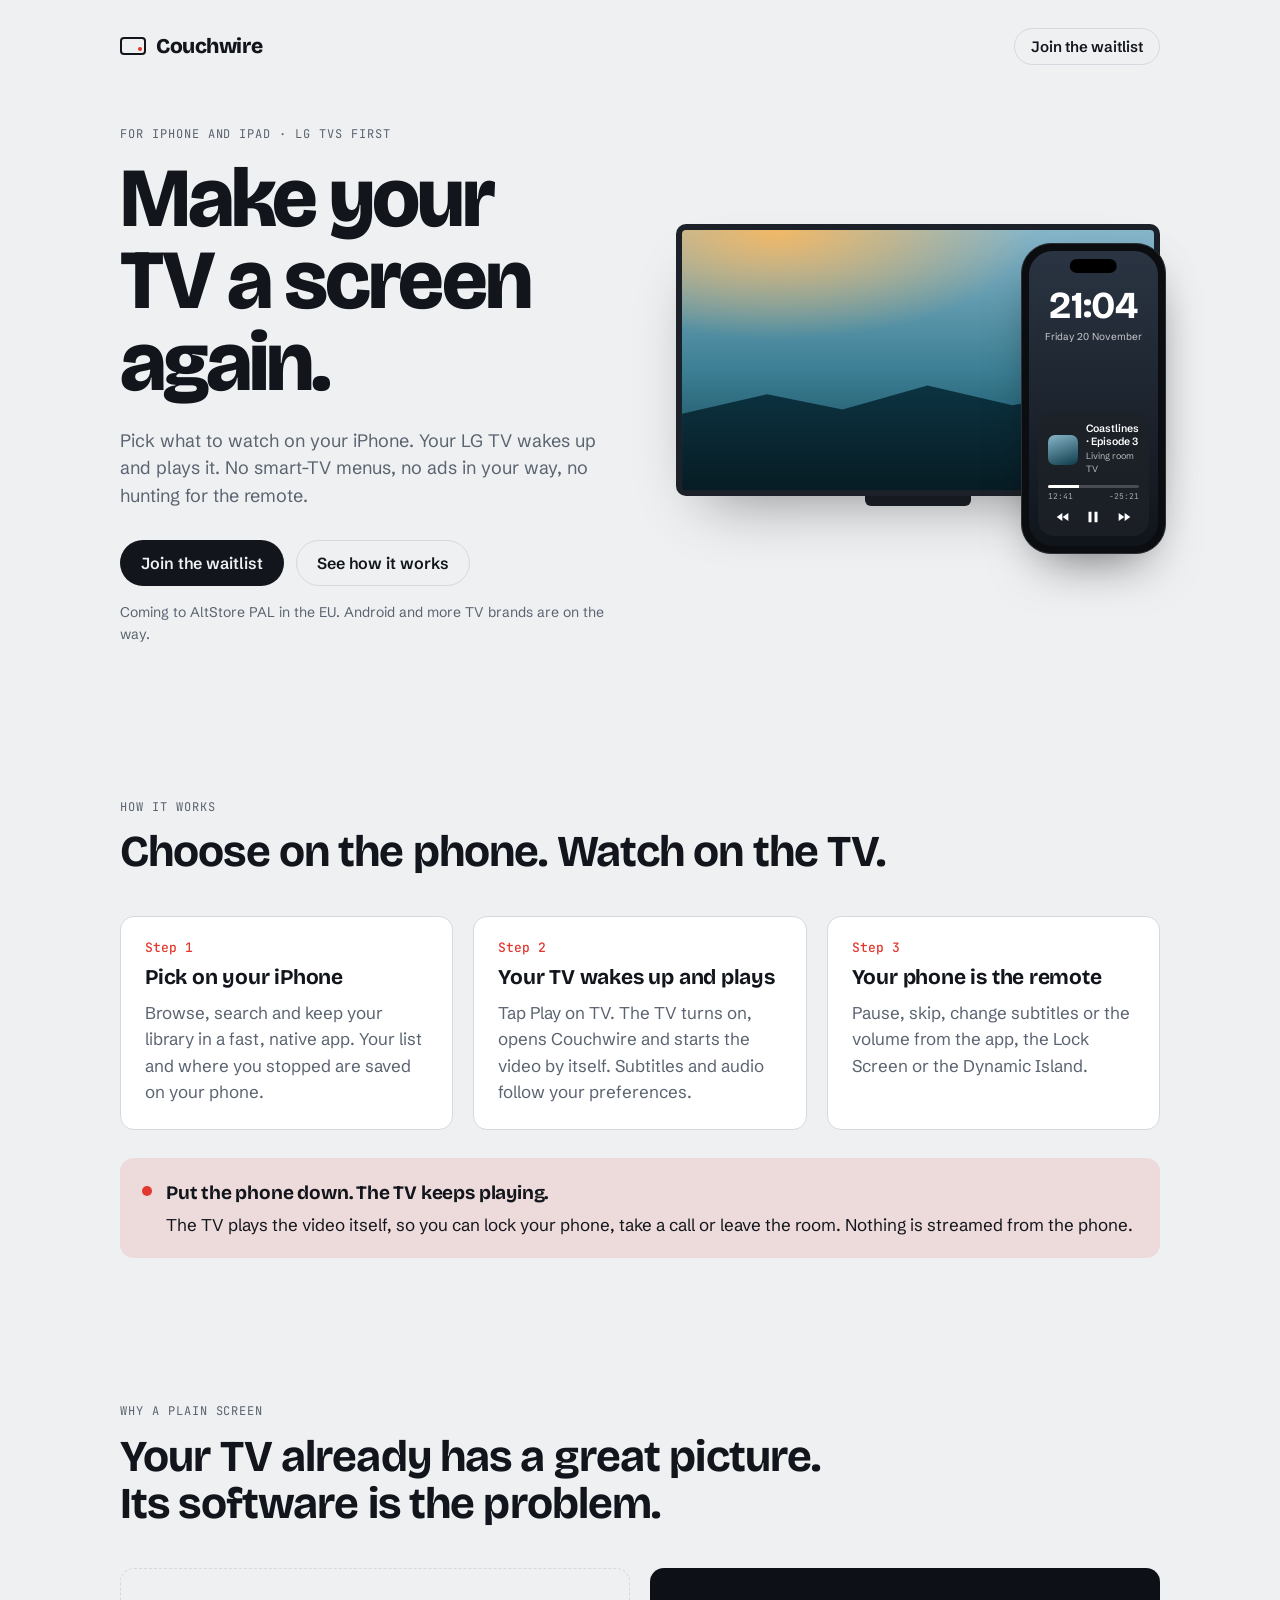
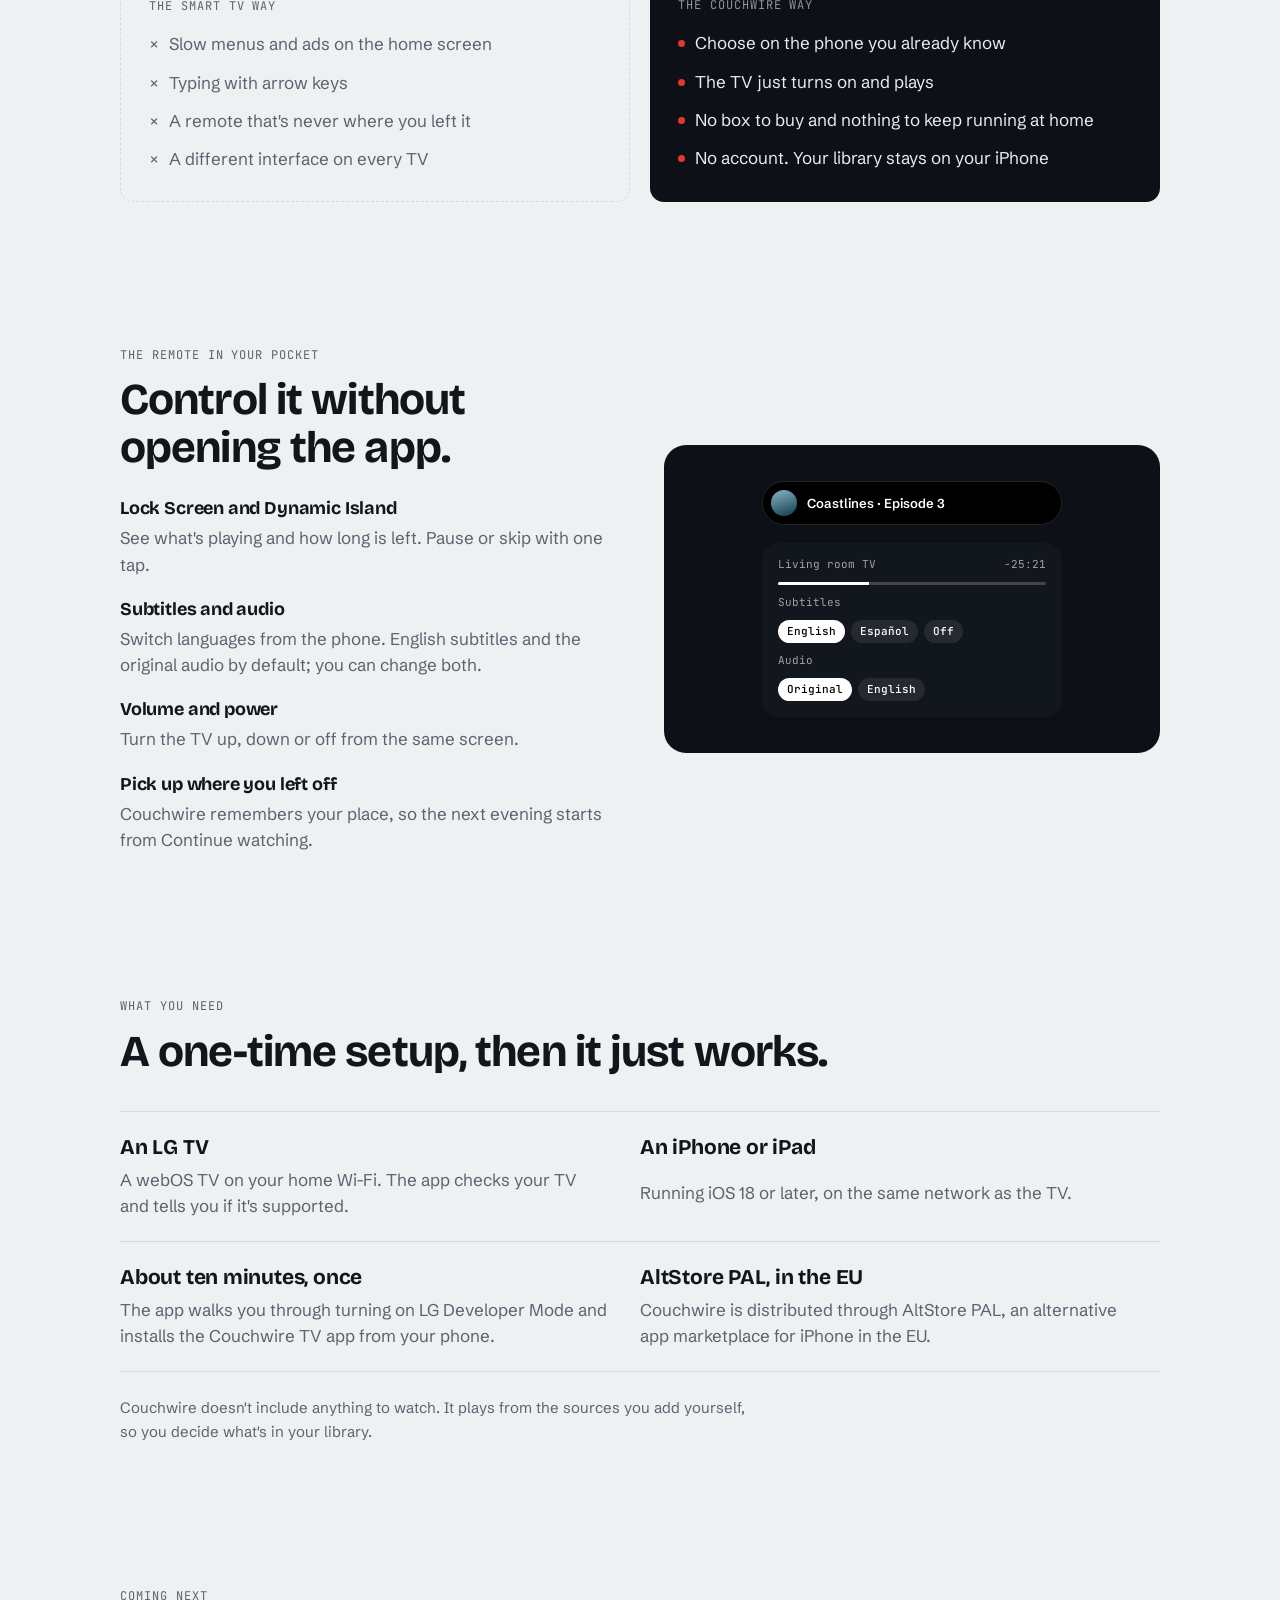
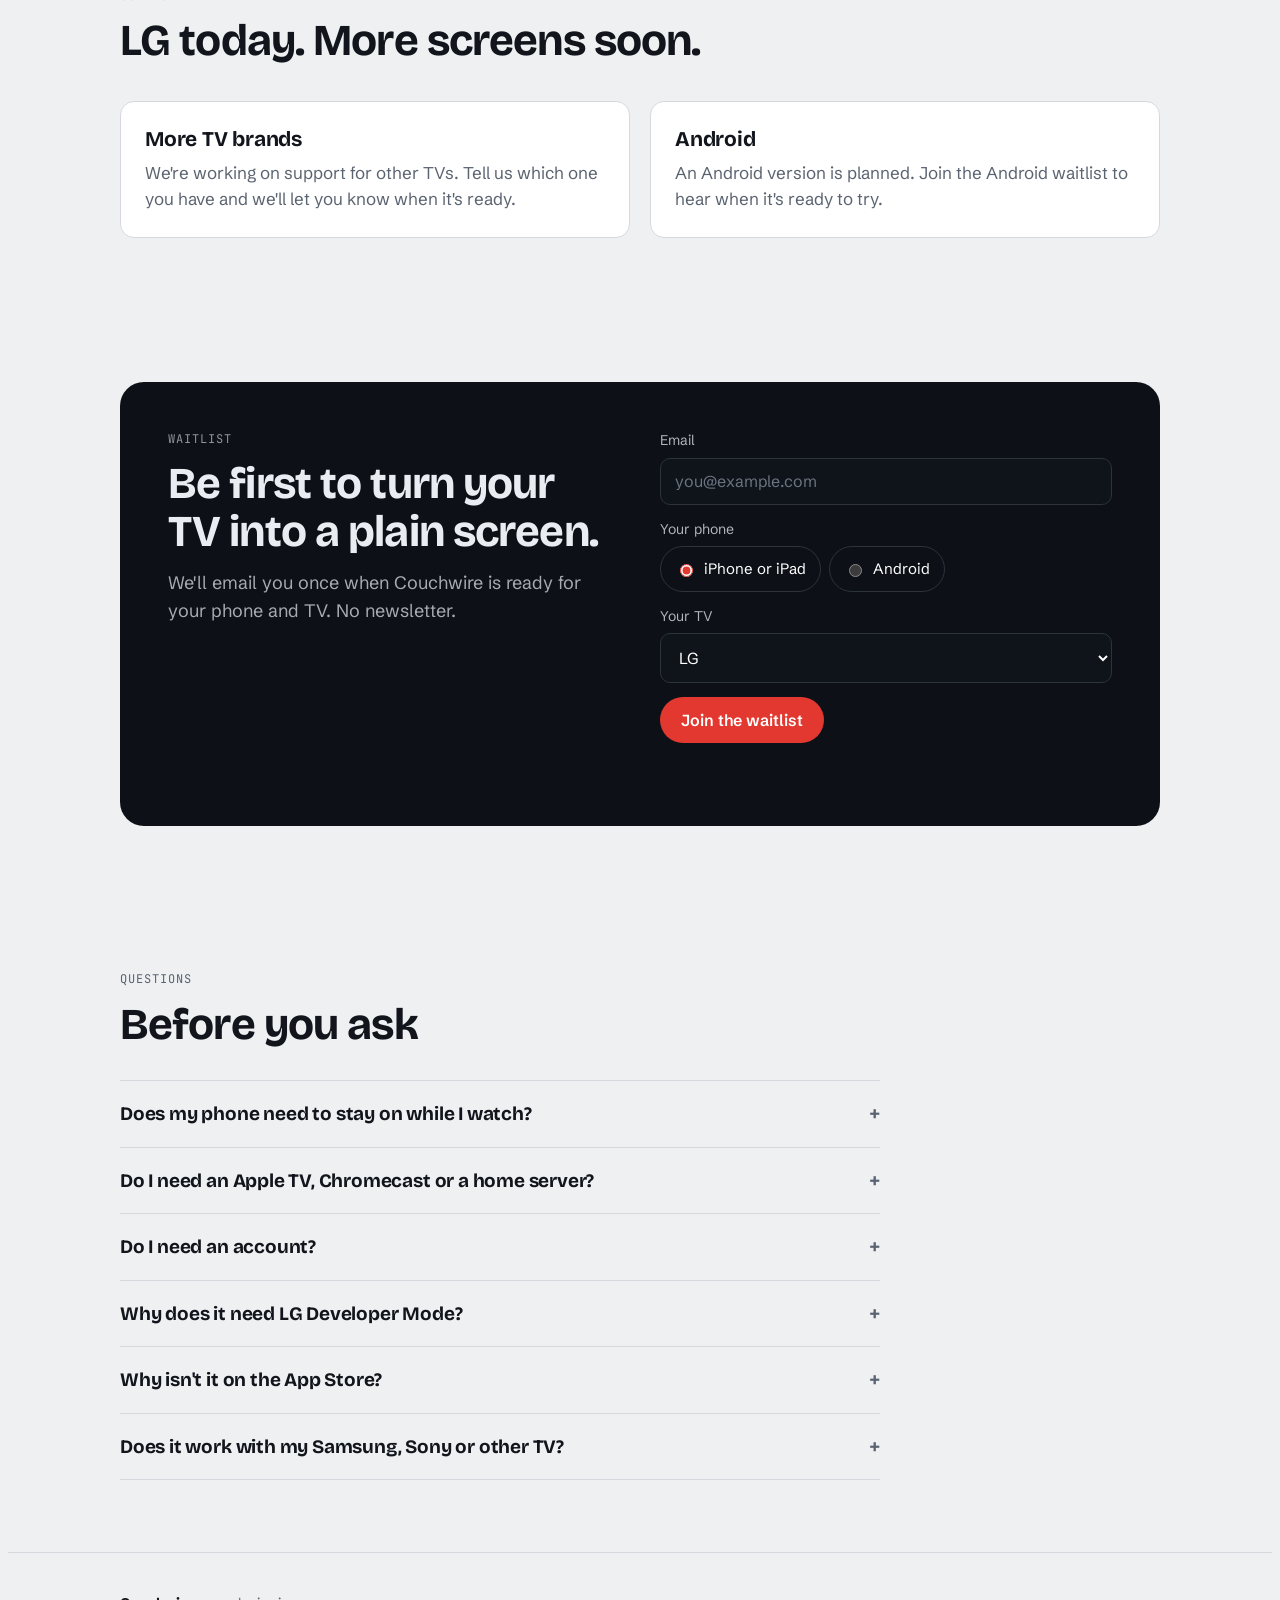
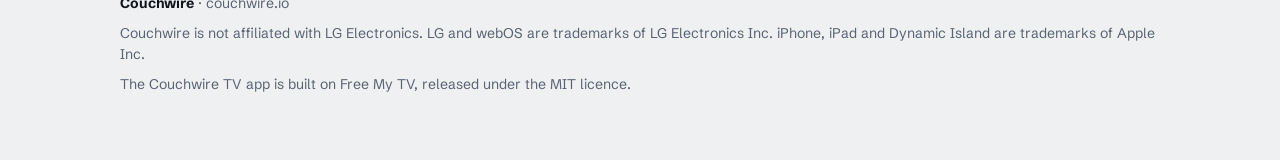
==== site/index.html @ 4d7ddeec "Add couchwire.io landing page Static page in site/: headline story 'Make your TV a screen again', ho" ====
<!doctype html>
<html lang="en">
<head>
<meta charset="utf-8">
<meta name="viewport" content="width=device-width, initial-scale=1, viewport-fit=cover">
<title>Couchwire</title>
<meta name="claude:viewport-fit-sides" content="cover">
<meta name="description" content="Pick what to watch on your iPhone. Your LG TV wakes up and plays it. No smart-TV menus, no box, no server, no account.">
<link rel="preconnect" href="https://fonts.googleapis.com">
<link rel="preconnect" href="https://fonts.gstatic.com" crossorigin>
<link rel="stylesheet" href="https://fonts.googleapis.com/css2?family=Bricolage+Grotesque:opsz,wght@12..96,500;12..96,700;12..96,800&family=Schibsted+Grotesk:wght@400;500;600&family=JetBrains+Mono:wght@400;500&display=swap">
<style>
/* Layout: a single calm column; the hero pairs a switched-off TV panel with the phone that runs it. */
:root {
  --bg: #eef0f2;          /* cool grey, like a matte wall */
  --surface: #ffffff;
  --ink: #12161c;
  --muted: #5a6370;
  --line: #d5d9df;
  --panel: #0d1117;       /* a TV screen that is off */
  --panel-ink: #e9edf2;
  --led: #e2382f;         /* the standby light */
  --led-soft: rgba(226, 56, 47, .12);
  --display: "Bricolage Grotesque", "Avenir Next", "Segoe UI", system-ui, sans-serif;
  --body: "Schibsted Grotesk", "Helvetica Neue", Arial, system-ui, sans-serif;
  --mono: "JetBrains Mono", ui-monospace, "SF Mono", Menlo, monospace;
  --radius: 14px;
}
@media (prefers-color-scheme: dark) {
  :root:not([data-theme="light"]) {
    --bg: #0b0e12; --surface: #141920; --ink: #eaeef3; --muted: #97a1ad; --line: #252c36;
    --panel: #030507; --panel-ink: #e9edf2; --led: #ff5248; --led-soft: rgba(255, 82, 72, .14);
    color-scheme: dark;
  }
}
:root[data-theme="dark"] {
  --bg: #0b0e12; --surface: #141920; --ink: #eaeef3; --muted: #97a1ad; --line: #252c36;
  --panel: #030507; --panel-ink: #e9edf2; --led: #ff5248; --led-soft: rgba(255, 82, 72, .14);
  color-scheme: dark;
}

* { box-sizing: border-box; }
body {
  background: var(--bg); color: var(--ink);
  font-family: var(--body); font-size: 17px; line-height: 1.55;
  -webkit-font-smoothing: antialiased;
}
a { color: inherit; }
:focus-visible { outline: 2px solid var(--led); outline-offset: 3px; border-radius: 6px; }

.wrap {
  max-width: 1080px; margin: 0 auto;
  padding-left: max(20px, env(safe-area-inset-left, 0px));
  padding-right: max(20px, env(safe-area-inset-right, 0px));
}
section { padding-block: 72px; }
h1, h2, h3 { font-family: var(--display); text-wrap: balance; margin: 0; letter-spacing: -0.02em; }
h2 { font-size: clamp(30px, 4.4vw, 44px); line-height: 1.08; font-weight: 700; }
h3 { font-size: 21px; line-height: 1.25; font-weight: 700; letter-spacing: -0.01em; }
p { margin: 0; }
.lede { color: var(--muted); max-width: 60ch; font-size: 18px; }
.label {
  font-family: var(--mono); font-size: 12px; letter-spacing: .08em; text-transform: uppercase; color: var(--muted);
}

/* nav */
nav .wrap { display: flex; align-items: center; justify-content: space-between; gap: 16px; padding-block: 20px; }
.brand { display: flex; align-items: center; gap: 10px; font-family: var(--display); font-weight: 800; font-size: 21px; text-decoration: none; letter-spacing: -0.02em; }
.brand-mark { width: 26px; height: 18px; border: 2.5px solid var(--ink); border-radius: 4px; position: relative; }
.brand-mark::after { content: ""; position: absolute; right: 2px; bottom: 2px; width: 4px; height: 4px; border-radius: 50%; background: var(--led); }

.btn {
  display: inline-flex; align-items: center; justify-content: center; gap: 8px;
  font: 600 16px/1 var(--body); padding: 14px 20px; border-radius: 999px;
  text-decoration: none; border: 1.5px solid transparent; cursor: pointer;
}
.btn-primary { background: var(--ink); color: var(--bg); }
.btn-primary:hover { background: var(--led); color: #fff; }
.btn-ghost { border-color: var(--line); }
.btn-ghost:hover { border-color: var(--ink); }
.btn-small { padding: 10px 16px; font-size: 15px; }

/* hero */
.hero { padding-block: 40px 80px; }
.hero-grid { display: grid; grid-template-columns: 1.05fr 1fr; gap: 48px; align-items: center; }
.hero-grid > * { min-width: 0; }
.hero h1 { font-size: clamp(44px, 7.4vw, 84px); line-height: .98; font-weight: 800; letter-spacing: -0.035em; }
.hero h1 .off { color: var(--muted); }
.hero .lede { margin-top: 22px; }
.cta-row { display: flex; flex-wrap: wrap; gap: 12px; margin-top: 30px; }
.fine { margin-top: 16px; font-size: 14px; color: var(--muted); }

/* the scene: TV + phone */
.scene { position: relative; padding-bottom: 40px; }
.tv {
  background: var(--panel); border-radius: 10px; aspect-ratio: 16 / 9; max-width: 100%;
  border: 6px solid #1c2129; position: relative; overflow: hidden;
  box-shadow: 0 30px 60px -30px rgba(0,0,0,.45);
}
.tv-picture {
  position: absolute; inset: 0;
  background:
    radial-gradient(120% 90% at 70% 110%, #1f6f8b 0%, transparent 55%),
    radial-gradient(90% 70% at 20% 0%, #f2b866 0%, transparent 60%),
    linear-gradient(180deg, #87b6c9 0%, #3b7e93 55%, #0f3b4a 100%);
  opacity: 0; animation: wake 1.4s 0.6s ease-out forwards;
}
.tv-picture::after { /* a horizon line: a calm landscape shot */
  content: ""; position: absolute; left: 0; right: 0; top: 58%; height: 42%;
  background: linear-gradient(180deg, #0c3442, #071c24);
  clip-path: polygon(0 30%, 18% 12%, 34% 26%, 52% 4%, 70% 22%, 86% 10%, 100% 24%, 100% 100%, 0 100%);
}
.tv-osd {
  position: absolute; left: 4%; bottom: 7%; right: 4%; display: flex; align-items: center; gap: 10px;
  font: 500 11px/1 var(--mono); color: rgba(255,255,255,.85); opacity: 0; animation: fade .6s 2.2s forwards, fade-out .8s 5s forwards;
}
.tv-osd .bar { flex: 1; height: 3px; background: rgba(255,255,255,.25); border-radius: 2px; overflow: hidden; }
.tv-osd .bar i { display: block; width: 34%; height: 100%; background: #fff; }
.tv-stand { width: 22%; height: 10px; margin: 0 auto; background: #1c2129; border-radius: 0 0 6px 6px; }
.tv-led { position: absolute; right: 10px; bottom: -4px; width: 5px; height: 5px; border-radius: 50%; background: var(--led); box-shadow: 0 0 8px var(--led); animation: led-off .3s .6s forwards; }

.phone {
  position: absolute; right: -6px; bottom: -8px; width: 30%; max-width: 170px; aspect-ratio: 9 / 19.3;
  background: #0b0d10; border-radius: 30px; padding: 7px; border: 1px solid #2a2f37;
  box-shadow: 0 24px 50px -20px rgba(0,0,0,.55);
}
.phone-screen {
  height: 100%; border-radius: 24px; overflow: hidden; position: relative;
  background: linear-gradient(180deg, #2a3442 0%, #10151c 100%); color: #fff;
  display: flex; flex-direction: column; padding: 30px 9px 10px;
}
.island { position: absolute; top: 8px; left: 50%; transform: translateX(-50%); width: 36%; height: 14px; background: #000; border-radius: 10px; }
.lock-time { text-align: center; font: 700 38px/1 var(--display); letter-spacing: -0.02em; margin-top: 6px; }
.lock-date { text-align: center; font-size: 10px; opacity: .75; margin-top: 4px; }
.activity {
  margin-top: auto; background: rgba(30, 34, 40, .78); border-radius: 16px; padding: 10px;
  backdrop-filter: blur(10px); -webkit-backdrop-filter: blur(10px);
}
.activity-top { display: flex; gap: 8px; align-items: center; }
.thumb { width: 30px; height: 30px; border-radius: 7px; background: linear-gradient(160deg, #87b6c9, #0f3b4a); flex: none; }
.activity-title { font-size: 10.5px; font-weight: 600; line-height: 1.2; }
.activity-sub { font-size: 9px; opacity: .7; }
.activity-bar { height: 3px; background: rgba(255,255,255,.2); border-radius: 2px; margin: 9px 0 4px; overflow: hidden; }
.activity-bar i { display: block; width: 34%; height: 100%; background: #fff; }
.activity-times { display: flex; justify-content: space-between; font: 400 8px/1 var(--mono); opacity: .6; }
.activity-ctrls { display: flex; justify-content: space-around; align-items: center; margin-top: 8px; }
.ctrl { width: 0; height: 0; }
.ico { display: block; fill: #fff; }

/* steps */
.steps { display: grid; grid-template-columns: repeat(3, 1fr); gap: 20px; margin-top: 40px; counter-reset: step; }
.step { background: var(--surface); border: 1px solid var(--line); border-radius: var(--radius); padding: 24px; display: flex; flex-direction: column; gap: 10px; min-width: 0; }
.step-num { font: 500 13px/1 var(--mono); color: var(--led); }
.step p { color: var(--muted); }
.callout {
  margin-top: 28px; display: flex; gap: 14px; align-items: flex-start; padding: 20px 22px;
  border-radius: var(--radius); background: var(--led-soft);
}
.callout strong { font-family: var(--display); font-size: 19px; display: block; margin-bottom: 4px; letter-spacing: -0.01em; }
.callout .dot { width: 10px; height: 10px; border-radius: 50%; background: var(--led); margin-top: 8px; flex: none; }

/* comparison */
.versus { display: grid; grid-template-columns: 1fr 1fr; gap: 20px; margin-top: 40px; }
.versus > div { border-radius: var(--radius); padding: 28px; min-width: 0; }
.v-old { border: 1px dashed var(--line); color: var(--muted); }
.v-new { background: var(--panel); color: var(--panel-ink); }
.versus ul { list-style: none; margin: 16px 0 0; padding: 0; display: grid; gap: 12px; }
.versus li { display: flex; gap: 10px; align-items: baseline; }
.v-old li::before { content: "×"; font-family: var(--mono); }
.v-new li::before { content: ""; width: 7px; height: 7px; border-radius: 50%; background: var(--led); flex: none; transform: translateY(-2px); }
.v-new .label { color: rgba(233,237,242,.6); }

/* remote */
.remote-grid { display: grid; grid-template-columns: 1fr 1fr; gap: 48px; align-items: center; }
.remote-grid > * { min-width: 0; }
.feature-list { list-style: none; padding: 0; margin: 24px 0 0; display: grid; gap: 18px; }
.feature-list li { display: grid; gap: 2px; }
.feature-list b { font-family: var(--display); font-size: 18px; letter-spacing: -0.01em; }
.feature-list span { color: var(--muted); }
.island-demo {
  background: var(--panel); border-radius: 22px; padding: 36px 24px; display: grid; gap: 18px; justify-items: center;
}
.island-pill {
  background: #000; color: #fff; border-radius: 999px; padding: 8px 10px 8px 8px; display: flex; align-items: center; gap: 10px;
  width: min(100%, 300px); border: 1px solid #222;
}
.island-pill .thumb { width: 26px; height: 26px; border-radius: 50%; }
.island-pill .t { flex: 1; min-width: 0; font-size: 13px; font-weight: 600; white-space: nowrap; overflow: hidden; text-overflow: ellipsis; }
.eq { display: flex; gap: 2px; align-items: flex-end; height: 14px; }
.eq i { width: 3px; background: var(--led); border-radius: 2px; animation: eq 1s ease-in-out infinite alternate; }
.eq i:nth-child(2) { animation-delay: .2s; } .eq i:nth-child(3) { animation-delay: .4s; } .eq i:nth-child(4) { animation-delay: .1s; }
.remote-pad {
  width: min(100%, 300px); background: #12171e; border-radius: 18px; padding: 16px; color: #fff; display: grid; gap: 12px;
}
.remote-row { display: flex; justify-content: space-between; align-items: center; font: 400 11px/1 var(--mono); color: rgba(255,255,255,.6); }
.chips { display: flex; gap: 6px; flex-wrap: wrap; }
.chip { font: 500 11px/1 var(--mono); padding: 6px 9px; border-radius: 999px; background: rgba(255,255,255,.08); color: #fff; }
.chip.on { background: #fff; color: #000; }

/* need */
.need { display: grid; grid-template-columns: repeat(2, 1fr); gap: 0; margin-top: 36px; border-top: 1px solid var(--line); }
.need > div { padding: 22px 24px 22px 0; border-bottom: 1px solid var(--line); display: grid; gap: 6px; min-width: 0; }
.need > div:nth-child(odd) { padding-right: 32px; }
.need p { color: var(--muted); }
.note { margin-top: 24px; color: var(--muted); font-size: 15px; max-width: 70ch; }

/* next */
.next { display: grid; grid-template-columns: 1fr 1fr; gap: 20px; margin-top: 36px; }
.next > div { background: var(--surface); border: 1px solid var(--line); border-radius: var(--radius); padding: 24px; display: grid; gap: 8px; min-width: 0; }
.next p { color: var(--muted); }

/* waitlist */
.waitlist { background: var(--panel); color: var(--panel-ink); border-radius: 24px; padding: 48px; display: grid; grid-template-columns: 1fr 1fr; gap: 40px; }
.waitlist > * { min-width: 0; }
.waitlist .lede { color: rgba(233,237,242,.7); margin-top: 14px; }
form { display: grid; gap: 14px; }
.field { display: grid; gap: 6px; }
.field label { font-size: 14px; color: rgba(233,237,242,.75); }
input, select {
  font: 400 16px/1.2 var(--body); padding: 13px 14px; border-radius: 10px; border: 1px solid #2c333d;
  background: #0f141a; color: #fff; width: 100%; color-scheme: dark;
}
input::placeholder { color: #6b7480; }
.radio-row { display: flex; gap: 8px; flex-wrap: wrap; }
.radio-row label { display: inline-flex; align-items: center; gap: 8px; padding: 10px 14px; border: 1px solid #2c333d; border-radius: 999px; cursor: pointer; font-size: 15px; color: #fff; }
.radio-row input { width: auto; accent-color: var(--led); }
.waitlist .btn-primary { background: var(--led); color: #fff; justify-self: start; }
.waitlist .btn-primary:hover { background: #fff; color: #000; }
.form-msg { font-size: 15px; color: rgba(233,237,242,.85); min-height: 1.4em; }

/* faq */
.faq { margin-top: 32px; display: grid; gap: 0; border-top: 1px solid var(--line); max-width: 760px; }
details { border-bottom: 1px solid var(--line); padding: 18px 0; }
summary { cursor: pointer; font-family: var(--display); font-weight: 700; font-size: 19px; letter-spacing: -0.01em; list-style: none; display: flex; justify-content: space-between; gap: 16px; }
summary::-webkit-details-marker { display: none; }
summary::after { content: "+"; font-family: var(--mono); color: var(--muted); }
details[open] summary::after { content: "–"; }
details p { color: var(--muted); margin-top: 10px; max-width: 65ch; }

footer { padding-block: 40px 56px; border-top: 1px solid var(--line); font-size: 14px; color: var(--muted); }
footer .wrap { display: grid; gap: 8px; }

@keyframes wake { from { opacity: 0; filter: brightness(2); } to { opacity: 1; filter: none; } }
@keyframes fade { to { opacity: 1; } }
@keyframes fade-out { to { opacity: 0; } }
@keyframes led-off { to { opacity: 0; } }
@keyframes eq { from { height: 3px; } to { height: 14px; } }
@media (prefers-reduced-motion: reduce) {
  .tv-picture { animation: none; opacity: 1; }
  .tv-led { display: none; }
  .tv-osd { animation: none; opacity: 1; }
  .eq i { animation: none; height: 10px; }
}

@media (max-width: 860px) {
  .hero-grid, .remote-grid, .waitlist { grid-template-columns: 1fr; }
  .steps { grid-template-columns: 1fr; }
  .scene { max-width: 520px; }
  .waitlist { padding: 32px 22px; }
}
@media (max-width: 640px) {
  section { padding-block: 56px; }
  .versus, .need, .next { grid-template-columns: 1fr; }
  .need > div:nth-child(odd) { padding-right: 0; }
  .phone { width: 33%; right: -2px; }
  .nav-cta { display: none; }
}
</style>
</head>
<body>

<nav>
  <div class="wrap">
    <a class="brand" href="#top" aria-label="Couchwire home"><span class="brand-mark" aria-hidden="true"></span>Couchwire</a>
    <a class="btn btn-ghost btn-small nav-cta" href="#waitlist">Join the waitlist</a>
  </div>
</nav>

<header class="hero" id="top">
  <div class="wrap hero-grid">
    <div>
      <p class="label">For iPhone and iPad · LG TVs first</p>
      <h1 style="margin-top:14px">Make your TV a screen again.</h1>
      <p class="lede">Pick what to watch on your iPhone. Your LG TV wakes up and plays it. No smart-TV menus, no ads in your way, no hunting for the remote.</p>
      <div class="cta-row">
        <a class="btn btn-primary" href="#waitlist">Join the waitlist</a>
        <a class="btn btn-ghost" href="#how">See how it works</a>
      </div>
      <p class="fine">Coming to AltStore PAL in the EU. Android and more TV brands are on the way.</p>
    </div>

    <div class="scene" aria-label="An LG TV turning on while an iPhone shows what is playing on its Lock Screen">
      <div class="tv">
        <div class="tv-picture"></div>
        <div class="tv-osd" aria-hidden="true"><span>12:41</span><span class="bar"><i></i></span><span>38:02</span></div>
        <span class="tv-led" aria-hidden="true"></span>
      </div>
      <div class="tv-stand" aria-hidden="true"></div>

      <div class="phone" aria-hidden="true">
        <div class="phone-screen">
          <span class="island"></span>
          <div class="lock-time">21:04</div>
          <div class="lock-date">Friday 20 November</div>
          <div class="activity">
            <div class="activity-top">
              <span class="thumb"></span>
              <div style="min-width:0">
                <div class="activity-title">Coastlines · Episode 3</div>
                <div class="activity-sub">Living room TV</div>
              </div>
            </div>
            <div class="activity-bar"><i></i></div>
            <div class="activity-times"><span>12:41</span><span>−25:21</span></div>
            <div class="activity-ctrls">
              <svg class="ico" width="16" height="16" viewBox="0 0 24 24"><path d="M11 6v12l-8.5-6L11 6zm9 0v12l-8.5-6L20 6z"/></svg>
              <svg class="ico" width="18" height="18" viewBox="0 0 24 24"><path d="M6 5h4v14H6zM14 5h4v14h-4z"/></svg>
              <svg class="ico" width="16" height="16" viewBox="0 0 24 24"><path d="M13 6v12l8.5-6L13 6zM4 6v12l8.5-6L4 6z"/></svg>
            </div>
          </div>
        </div>
      </div>
    </div>
  </div>
</header>

<section id="how">
  <div class="wrap">
    <p class="label">How it works</p>
    <h2 style="margin-top:12px">Choose on the phone. Watch on the TV.</h2>
    <div class="steps">
      <div class="step">
        <span class="step-num">Step 1</span>
        <h3>Pick on your iPhone</h3>
        <p>Browse, search and keep your library in a fast, native app. Your list and where you stopped are saved on your phone.</p>
      </div>
      <div class="step">
        <span class="step-num">Step 2</span>
        <h3>Your TV wakes up and plays</h3>
        <p>Tap Play on TV. The TV turns on, opens Couchwire and starts the video by itself. Subtitles and audio follow your preferences.</p>
      </div>
      <div class="step">
        <span class="step-num">Step 3</span>
        <h3>Your phone is the remote</h3>
        <p>Pause, skip, change subtitles or the volume from the app, the Lock Screen or the Dynamic Island.</p>
      </div>
    </div>
    <div class="callout">
      <span class="dot" aria-hidden="true"></span>
      <div>
        <strong>Put the phone down. The TV keeps playing.</strong>
        <p>The TV plays the video itself, so you can lock your phone, take a call or leave the room. Nothing is streamed from the phone.</p>
      </div>
    </div>
  </div>
</section>

<section>
  <div class="wrap">
    <p class="label">Why a plain screen</p>
    <h2 style="margin-top:12px">Your TV already has a great picture. Its software is the problem.</h2>
    <div class="versus">
      <div class="v-old">
        <p class="label">The smart TV way</p>
        <ul>
          <li>Slow menus and ads on the home screen</li>
          <li>Typing with arrow keys</li>
          <li>A remote that's never where you left it</li>
          <li>A different interface on every TV</li>
        </ul>
      </div>
      <div class="v-new">
        <p class="label">The Couchwire way</p>
        <ul>
          <li>Choose on the phone you already know</li>
          <li>The TV just turns on and plays</li>
          <li>No box to buy and nothing to keep running at home</li>
          <li>No account. Your library stays on your iPhone</li>
        </ul>
      </div>
    </div>
  </div>
</section>

<section>
  <div class="wrap remote-grid">
    <div>
      <p class="label">The remote in your pocket</p>
      <h2 style="margin-top:12px">Control it without opening the app.</h2>
      <ul class="feature-list">
        <li><b>Lock Screen and Dynamic Island</b><span>See what's playing and how long is left. Pause or skip with one tap.</span></li>
        <li><b>Subtitles and audio</b><span>Switch languages from the phone. English subtitles and the original audio by default; you can change both.</span></li>
        <li><b>Volume and power</b><span>Turn the TV up, down or off from the same screen.</span></li>
        <li><b>Pick up where you left off</b><span>Couchwire remembers your place, so the next evening starts from Continue watching.</span></li>
      </ul>
    </div>
    <div class="island-demo" aria-hidden="true">
      <div class="island-pill">
        <span class="thumb"></span>
        <span class="t">Coastlines · Episode 3</span>
        <span class="eq"><i></i><i></i><i></i><i></i></span>
      </div>
      <div class="remote-pad">
        <div class="remote-row"><span>Living room TV</span><span>−25:21</span></div>
        <div class="activity-bar" style="margin:0"><i></i></div>
        <div class="remote-row"><span>Subtitles</span></div>
        <div class="chips"><span class="chip on">English</span><span class="chip">Español</span><span class="chip">Off</span></div>
        <div class="remote-row"><span>Audio</span></div>
        <div class="chips"><span class="chip on">Original</span><span class="chip">English</span></div>
      </div>
    </div>
  </div>
</section>

<section>
  <div class="wrap">
    <p class="label">What you need</p>
    <h2 style="margin-top:12px">A one-time setup, then it just works.</h2>
    <div class="need">
      <div><h3>An LG TV</h3><p>A webOS TV on your home Wi-Fi. The app checks your TV and tells you if it's supported.</p></div>
      <div><h3>An iPhone or iPad</h3><p>Running iOS 18 or later, on the same network as the TV.</p></div>
      <div><h3>About ten minutes, once</h3><p>The app walks you through turning on LG Developer Mode and installs the Couchwire TV app from your phone.</p></div>
      <div><h3>AltStore PAL, in the EU</h3><p>Couchwire is distributed through AltStore PAL, an alternative app marketplace for iPhone in the EU.</p></div>
    </div>
    <p class="note">Couchwire doesn't include anything to watch. It plays from the sources you add yourself, so you decide what's in your library.</p>
  </div>
</section>

<section>
  <div class="wrap">
    <p class="label">Coming next</p>
    <h2 style="margin-top:12px">LG today. More screens soon.</h2>
    <div class="next">
      <div><h3>More TV brands</h3><p>We're working on support for other TVs. Tell us which one you have and we'll let you know when it's ready.</p></div>
      <div><h3>Android</h3><p>An Android version is planned. Join the Android waitlist to hear when it's ready to try.</p></div>
    </div>
  </div>
</section>

<section id="waitlist">
  <div class="wrap">
    <div class="waitlist">
      <div>
        <p class="label" style="color:rgba(233,237,242,.6)">Waitlist</p>
        <h2 style="margin-top:12px">Be first to turn your TV into a plain screen.</h2>
        <p class="lede">We'll email you once when Couchwire is ready for your phone and TV. No newsletter.</p>
      </div>
      <form id="waitlist-form" novalidate>
        <div class="field">
          <label for="wl-email">Email</label>
          <input id="wl-email" name="email" type="email" autocomplete="email" placeholder="you@example.com" required>
        </div>
        <div class="field">
          <label id="wl-phone-label">Your phone</label>
          <div class="radio-row" role="radiogroup" aria-labelledby="wl-phone-label">
            <label><input id="wl-phone-iphone" type="radio" name="phone" value="iphone" checked> iPhone or iPad</label>
            <label><input id="wl-phone-android" type="radio" name="phone" value="android"> Android</label>
          </div>
        </div>
        <div class="field">
          <label for="wl-tv">Your TV</label>
          <select id="wl-tv" name="tv">
            <option value="lg">LG</option>
            <option value="samsung">Samsung</option>
            <option value="sony">Sony</option>
            <option value="philips">Philips</option>
            <option value="tcl">TCL</option>
            <option value="hisense">Hisense</option>
            <option value="other">Other</option>
          </select>
        </div>
        <button class="btn btn-primary" type="submit">Join the waitlist</button>
        <p class="form-msg" id="wl-msg" role="status" aria-live="polite"></p>
      </form>
    </div>
  </div>
</section>

<section>
  <div class="wrap">
    <p class="label">Questions</p>
    <h2 style="margin-top:12px">Before you ask</h2>
    <div class="faq">
      <details><summary>Does my phone need to stay on while I watch?</summary><p>No. The TV plays the video itself. The phone only sends the choice and acts as the remote, so you can lock it or walk away.</p></details>
      <details><summary>Do I need an Apple TV, Chromecast or a home server?</summary><p>No. Couchwire talks to your TV directly over your home Wi-Fi. There is no extra box and nothing to keep running.</p></details>
      <details><summary>Do I need an account?</summary><p>No. Your library and your progress are stored on your iPhone.</p></details>
      <details><summary>Why does it need LG Developer Mode?</summary><p>The Couchwire TV app isn't in LG's app store yet, so it's installed directly from your phone. Developer Mode allows that. LG asks you to renew it about every 40 days, and the app will help you do it.</p></details>
      <details><summary>Why isn't it on the App Store?</summary><p>Couchwire is launching on AltStore PAL, which is available to iPhone users in the EU.</p></details>
      <details><summary>Does it work with my Samsung, Sony or other TV?</summary><p>Not yet. LG comes first. Pick your TV in the waitlist and we'll tell you when it's supported.</p></details>
    </div>
  </div>
</section>

<footer>
  <div class="wrap">
    <span><b style="color:var(--ink)">Couchwire</b> · couchwire.io</span>
    <span>Couchwire is not affiliated with LG Electronics. LG and webOS are trademarks of LG Electronics Inc. iPhone, iPad and Dynamic Island are trademarks of Apple Inc.</span>
    <span>The Couchwire TV app is built on Free My TV, released under the MIT licence.</span>
  </div>
</footer>

<script>
  // Set this to a form endpoint (for example from a waitlist service) before going live.
  var WAITLIST_ENDPOINT = "";

  (function () {
    var form = document.getElementById("waitlist-form");
    var msg = document.getElementById("wl-msg");
    form.addEventListener("submit", function (e) {
      e.preventDefault();
      var email = document.getElementById("wl-email");
      if (!email.value || !email.checkValidity()) {
        msg.textContent = "Enter an email address like name@example.com.";
        email.focus();
        return;
      }
      if (!WAITLIST_ENDPOINT) {
        msg.textContent = "The waitlist opens soon. Nothing was sent yet.";
        return;
      }
      var data = new FormData(form);
      msg.textContent = "Sending…";
      fetch(WAITLIST_ENDPOINT, { method: "POST", body: data, headers: { "Accept": "application/json" } })
        .then(function (r) {
          if (!r.ok) throw new Error(r.status);
          msg.textContent = "You're on the list. We'll email you when Couchwire is ready.";
          form.reset();
        })
        .catch(function () {
          msg.textContent = "That didn't go through. Check your connection and try again.";
        });
    });
  })();
</script>
</body>
</html>
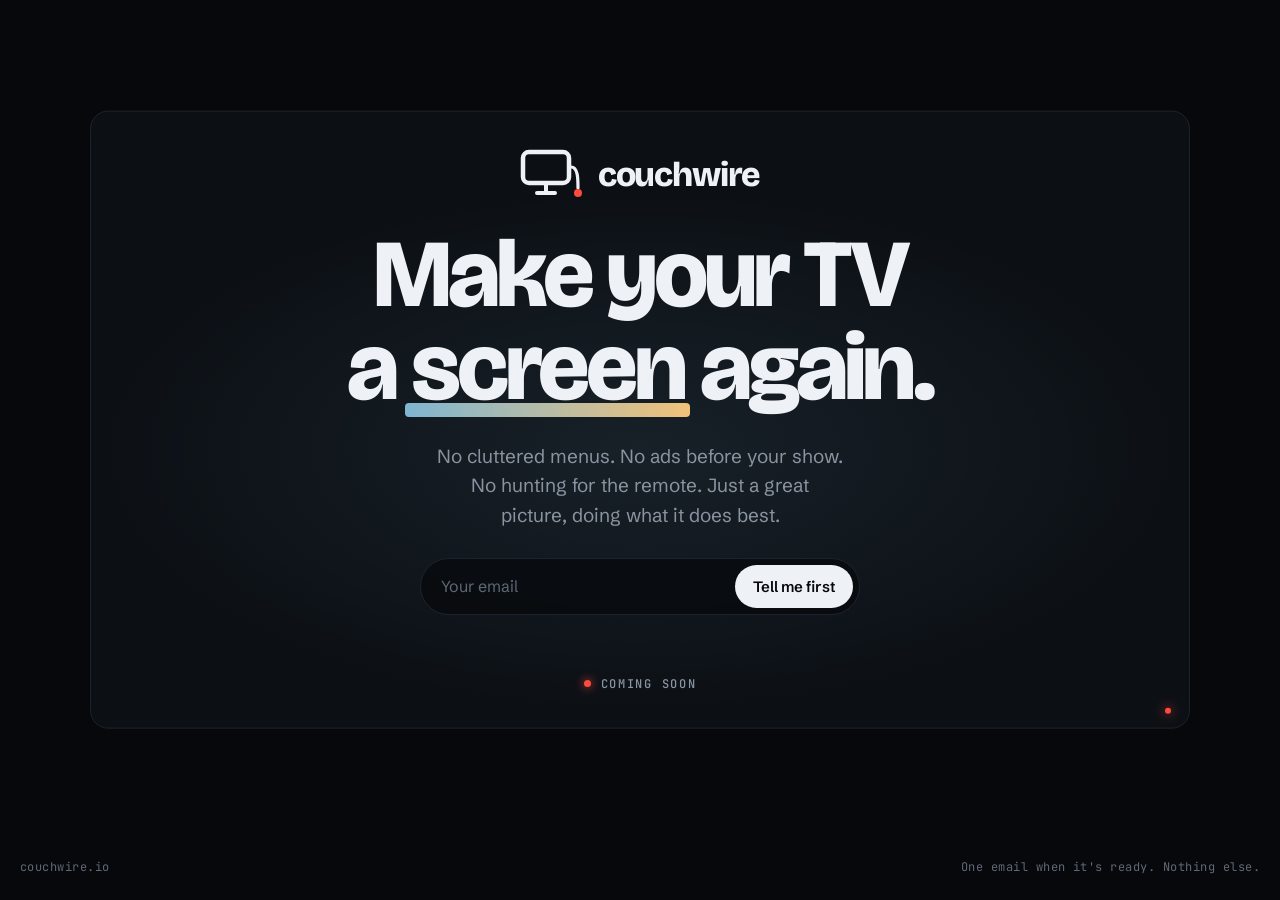
==== commit 58842574: "Add pre-launch teaser as the couchwire.io home page index.html is now a one-screen coming-soon page " ====
--- a/site/index.html
+++ b/site/index.html
@@ -3,527 +3,182 @@
 <head>
 <meta charset="utf-8">
 <meta name="viewport" content="width=device-width, initial-scale=1, viewport-fit=cover">
-<title>Couchwire</title>
+<title>Couchwire Coming Soon</title>
 <meta name="claude:viewport-fit-sides" content="cover">
-<meta name="description" content="Pick what to watch on your iPhone. Your LG TV wakes up and plays it. No smart-TV menus, no box, no server, no account.">
+<meta name="description" content="Couchwire makes your TV a screen again. Coming soon.">
 <link rel="preconnect" href="https://fonts.googleapis.com">
 <link rel="preconnect" href="https://fonts.gstatic.com" crossorigin>
-<link rel="stylesheet" href="https://fonts.googleapis.com/css2?family=Bricolage+Grotesque:opsz,wght@12..96,500;12..96,700;12..96,800&family=Schibsted+Grotesk:wght@400;500;600&family=JetBrains+Mono:wght@400;500&display=swap">
+<link rel="stylesheet" href="https://fonts.googleapis.com/css2?family=Bricolage+Grotesque:opsz,wght@12..96,500;12..96,800&family=Schibsted+Grotesk:wght@400;500;600&family=JetBrains+Mono:wght@400;500&display=swap">
 <style>
-/* Layout: a single calm column; the hero pairs a switched-off TV panel with the phone that runs it. */
+/* Layout: one screen. A switched-off TV panel fills the page; the logo and line sit where the picture would be. */
 :root {
-  --bg: #eef0f2;          /* cool grey, like a matte wall */
-  --surface: #ffffff;
-  --ink: #12161c;
-  --muted: #5a6370;
-  --line: #d5d9df;
-  --panel: #0d1117;       /* a TV screen that is off */
-  --panel-ink: #e9edf2;
-  --led: #e2382f;         /* the standby light */
-  --led-soft: rgba(226, 56, 47, .12);
+  --bg: #06080b;         /* a screen that is off */
+  --glass: #0c1015;
+  --ink: #eef1f5;
+  --muted: #8a94a1;
+  --line: #1d232c;
+  --led: #ff4a3d;        /* the standby light */
+  --glow: #7fb6d1;       /* first light on a waking screen */
   --display: "Bricolage Grotesque", "Avenir Next", "Segoe UI", system-ui, sans-serif;
   --body: "Schibsted Grotesk", "Helvetica Neue", Arial, system-ui, sans-serif;
   --mono: "JetBrains Mono", ui-monospace, "SF Mono", Menlo, monospace;
-  --radius: 14px;
-}
-@media (prefers-color-scheme: dark) {
-  :root:not([data-theme="light"]) {
-    --bg: #0b0e12; --surface: #141920; --ink: #eaeef3; --muted: #97a1ad; --line: #252c36;
-    --panel: #030507; --panel-ink: #e9edf2; --led: #ff5248; --led-soft: rgba(255, 82, 72, .14);
-    color-scheme: dark;
-  }
-}
-:root[data-theme="dark"] {
-  --bg: #0b0e12; --surface: #141920; --ink: #eaeef3; --muted: #97a1ad; --line: #252c36;
-  --panel: #030507; --panel-ink: #e9edf2; --led: #ff5248; --led-soft: rgba(255, 82, 72, .14);
   color-scheme: dark;
 }
+* { box-sizing: border-box; }
+html, body { min-height: 100%; }
+body {
+  margin: 0; background: var(--bg); color: var(--ink);
+  font-family: var(--body); font-size: 17px; line-height: 1.55; -webkit-font-smoothing: antialiased;
+  display: flex; flex-direction: column; min-height: 100vh; min-height: 100dvh;
+  overflow-x: hidden;
+}
+:focus-visible { outline: 2px solid var(--led); outline-offset: 3px; border-radius: 8px; }
 
-* { box-sizing: border-box; }
-body {
-  background: var(--bg); color: var(--ink);
-  font-family: var(--body); font-size: 17px; line-height: 1.55;
-  -webkit-font-smoothing: antialiased;
-}
-a { color: inherit; }
-:focus-visible { outline: 2px solid var(--led); outline-offset: 3px; border-radius: 6px; }
-
-.wrap {
-  max-width: 1080px; margin: 0 auto;
+.stage {
+  flex: 1; display: grid; place-items: center; position: relative;
+  padding-block: 48px;
   padding-left: max(20px, env(safe-area-inset-left, 0px));
   padding-right: max(20px, env(safe-area-inset-right, 0px));
 }
-section { padding-block: 72px; }
-h1, h2, h3 { font-family: var(--display); text-wrap: balance; margin: 0; letter-spacing: -0.02em; }
-h2 { font-size: clamp(30px, 4.4vw, 44px); line-height: 1.08; font-weight: 700; }
-h3 { font-size: 21px; line-height: 1.25; font-weight: 700; letter-spacing: -0.01em; }
-p { margin: 0; }
-.lede { color: var(--muted); max-width: 60ch; font-size: 18px; }
-.label {
-  font-family: var(--mono); font-size: 12px; letter-spacing: .08em; text-transform: uppercase; color: var(--muted);
+/* the panel: a faint 16:9 bezel with light rising inside it */
+.panel {
+  position: absolute; left: 50%; top: 50%; transform: translate(-50%, -50%);
+  width: min(1100px, 94vw); aspect-ratio: 16 / 9; max-width: 100%;
+  border: 1px solid var(--line); border-radius: 18px; pointer-events: none; overflow: hidden;
+  background: radial-gradient(70% 60% at 50% 55%, rgba(127,182,209,.10), transparent 70%), var(--glass);
+}
+.panel::before { /* the line a screen draws as it switches on */
+  content: ""; position: absolute; left: 0; right: 0; top: 50%; height: 1px;
+  background: linear-gradient(90deg, transparent, var(--glow), transparent);
+  opacity: .0; animation: line 1.6s .3s ease-out both;
+}
+.panel::after { /* standby light, bottom right of the bezel */
+  content: ""; position: absolute; right: 18px; bottom: 14px; width: 6px; height: 6px; border-radius: 50%;
+  background: var(--led); box-shadow: 0 0 12px var(--led);
+  animation: standby 2.4s ease-in-out infinite;
+}
+@media (max-width: 640px) {
+  .panel { width: 140vw; aspect-ratio: 9 / 16; width: 92vw; }
 }
 
-/* nav */
-nav .wrap { display: flex; align-items: center; justify-content: space-between; gap: 16px; padding-block: 20px; }
-.brand { display: flex; align-items: center; gap: 10px; font-family: var(--display); font-weight: 800; font-size: 21px; text-decoration: none; letter-spacing: -0.02em; }
-.brand-mark { width: 26px; height: 18px; border: 2.5px solid var(--ink); border-radius: 4px; position: relative; }
-.brand-mark::after { content: ""; position: absolute; right: 2px; bottom: 2px; width: 4px; height: 4px; border-radius: 50%; background: var(--led); }
+.content { position: relative; display: grid; justify-items: center; text-align: center; gap: 28px; max-width: 640px; }
+.content > * { min-width: 0; }
 
-.btn {
-  display: inline-flex; align-items: center; justify-content: center; gap: 8px;
-  font: 600 16px/1 var(--body); padding: 14px 20px; border-radius: 999px;
-  text-decoration: none; border: 1.5px solid transparent; cursor: pointer;
+.logo { display: flex; align-items: center; gap: 14px; }
+.logo svg { width: 64px; height: 52px; flex: none; }
+.wordmark { font-family: var(--display); font-weight: 800; font-size: 34px; letter-spacing: -0.035em; line-height: 1; }
+
+h1 {
+  font-family: var(--display); font-weight: 800; margin: 0; text-wrap: balance;
+  font-size: clamp(44px, 8.4vw, 96px); line-height: .96; letter-spacing: -0.04em;
 }
-.btn-primary { background: var(--ink); color: var(--bg); }
-.btn-primary:hover { background: var(--led); color: #fff; }
-.btn-ghost { border-color: var(--line); }
-.btn-ghost:hover { border-color: var(--ink); }
-.btn-small { padding: 10px 16px; font-size: 15px; }
+h1 .screen { position: relative; white-space: nowrap; }
+h1 .screen::after { /* a picture fades up under one word */
+  content: ""; position: absolute; left: -2%; right: -2%; bottom: .08em; height: .14em; border-radius: 4px;
+  background: linear-gradient(90deg, var(--glow), #f0c27a);
+  transform-origin: left; animation: underline 1s 1.2s ease-out both;
+}
+.tease { color: var(--muted); font-size: 19px; max-width: 34ch; text-wrap: pretty; margin: 0; }
 
-/* hero */
-.hero { padding-block: 40px 80px; }
-.hero-grid { display: grid; grid-template-columns: 1.05fr 1fr; gap: 48px; align-items: center; }
-.hero-grid > * { min-width: 0; }
-.hero h1 { font-size: clamp(44px, 7.4vw, 84px); line-height: .98; font-weight: 800; letter-spacing: -0.035em; }
-.hero h1 .off { color: var(--muted); }
-.hero .lede { margin-top: 22px; }
-.cta-row { display: flex; flex-wrap: wrap; gap: 12px; margin-top: 30px; }
-.fine { margin-top: 16px; font-size: 14px; color: var(--muted); }
+form { display: flex; gap: 8px; width: min(100%, 440px); padding: 6px; border: 1px solid var(--line); border-radius: 999px; background: rgba(6,8,11,.7); }
+input {
+  flex: 1; min-width: 0; font: 400 16px/1.2 var(--body); padding: 12px 14px; border: 0; background: transparent; color: var(--ink);
+}
+input::placeholder { color: #5f6875; }
+input:focus { outline: none; }
+form:focus-within { border-color: #3a4452; }
+button {
+  font: 600 15px/1 var(--body); padding: 12px 18px; border-radius: 999px; border: 0; cursor: pointer;
+  background: var(--ink); color: var(--bg); white-space: nowrap;
+}
+button:hover { background: var(--led); color: #fff; }
+.msg { min-height: 1.5em; font-size: 15px; color: var(--muted); margin: -16px 0 0; }
 
-/* the scene: TV + phone */
-.scene { position: relative; padding-bottom: 40px; }
-.tv {
-  background: var(--panel); border-radius: 10px; aspect-ratio: 16 / 9; max-width: 100%;
-  border: 6px solid #1c2129; position: relative; overflow: hidden;
-  box-shadow: 0 30px 60px -30px rgba(0,0,0,.45);
-}
-.tv-picture {
-  position: absolute; inset: 0;
-  background:
-    radial-gradient(120% 90% at 70% 110%, #1f6f8b 0%, transparent 55%),
-    radial-gradient(90% 70% at 20% 0%, #f2b866 0%, transparent 60%),
-    linear-gradient(180deg, #87b6c9 0%, #3b7e93 55%, #0f3b4a 100%);
-  opacity: 0; animation: wake 1.4s 0.6s ease-out forwards;
-}
-.tv-picture::after { /* a horizon line: a calm landscape shot */
-  content: ""; position: absolute; left: 0; right: 0; top: 58%; height: 42%;
-  background: linear-gradient(180deg, #0c3442, #071c24);
-  clip-path: polygon(0 30%, 18% 12%, 34% 26%, 52% 4%, 70% 22%, 86% 10%, 100% 24%, 100% 100%, 0 100%);
-}
-.tv-osd {
-  position: absolute; left: 4%; bottom: 7%; right: 4%; display: flex; align-items: center; gap: 10px;
-  font: 500 11px/1 var(--mono); color: rgba(255,255,255,.85); opacity: 0; animation: fade .6s 2.2s forwards, fade-out .8s 5s forwards;
-}
-.tv-osd .bar { flex: 1; height: 3px; background: rgba(255,255,255,.25); border-radius: 2px; overflow: hidden; }
-.tv-osd .bar i { display: block; width: 34%; height: 100%; background: #fff; }
-.tv-stand { width: 22%; height: 10px; margin: 0 auto; background: #1c2129; border-radius: 0 0 6px 6px; }
-.tv-led { position: absolute; right: 10px; bottom: -4px; width: 5px; height: 5px; border-radius: 50%; background: var(--led); box-shadow: 0 0 8px var(--led); animation: led-off .3s .6s forwards; }
+.soon { font: 500 12px/1 var(--mono); letter-spacing: .14em; text-transform: uppercase; color: var(--muted); display: inline-flex; align-items: center; gap: 10px; }
+.soon::before { content: ""; width: 7px; height: 7px; border-radius: 50%; background: var(--led); box-shadow: 0 0 10px var(--led); }
 
-.phone {
-  position: absolute; right: -6px; bottom: -8px; width: 30%; max-width: 170px; aspect-ratio: 9 / 19.3;
-  background: #0b0d10; border-radius: 30px; padding: 7px; border: 1px solid #2a2f37;
-  box-shadow: 0 24px 50px -20px rgba(0,0,0,.55);
-}
-.phone-screen {
-  height: 100%; border-radius: 24px; overflow: hidden; position: relative;
-  background: linear-gradient(180deg, #2a3442 0%, #10151c 100%); color: #fff;
-  display: flex; flex-direction: column; padding: 30px 9px 10px;
-}
-.island { position: absolute; top: 8px; left: 50%; transform: translateX(-50%); width: 36%; height: 14px; background: #000; border-radius: 10px; }
-.lock-time { text-align: center; font: 700 38px/1 var(--display); letter-spacing: -0.02em; margin-top: 6px; }
-.lock-date { text-align: center; font-size: 10px; opacity: .75; margin-top: 4px; }
-.activity {
-  margin-top: auto; background: rgba(30, 34, 40, .78); border-radius: 16px; padding: 10px;
-  backdrop-filter: blur(10px); -webkit-backdrop-filter: blur(10px);
-}
-.activity-top { display: flex; gap: 8px; align-items: center; }
-.thumb { width: 30px; height: 30px; border-radius: 7px; background: linear-gradient(160deg, #87b6c9, #0f3b4a); flex: none; }
-.activity-title { font-size: 10.5px; font-weight: 600; line-height: 1.2; }
-.activity-sub { font-size: 9px; opacity: .7; }
-.activity-bar { height: 3px; background: rgba(255,255,255,.2); border-radius: 2px; margin: 9px 0 4px; overflow: hidden; }
-.activity-bar i { display: block; width: 34%; height: 100%; background: #fff; }
-.activity-times { display: flex; justify-content: space-between; font: 400 8px/1 var(--mono); opacity: .6; }
-.activity-ctrls { display: flex; justify-content: space-around; align-items: center; margin-top: 8px; }
-.ctrl { width: 0; height: 0; }
-.ico { display: block; fill: #fff; }
-
-/* steps */
-.steps { display: grid; grid-template-columns: repeat(3, 1fr); gap: 20px; margin-top: 40px; counter-reset: step; }
-.step { background: var(--surface); border: 1px solid var(--line); border-radius: var(--radius); padding: 24px; display: flex; flex-direction: column; gap: 10px; min-width: 0; }
-.step-num { font: 500 13px/1 var(--mono); color: var(--led); }
-.step p { color: var(--muted); }
-.callout {
-  margin-top: 28px; display: flex; gap: 14px; align-items: flex-start; padding: 20px 22px;
-  border-radius: var(--radius); background: var(--led-soft);
-}
-.callout strong { font-family: var(--display); font-size: 19px; display: block; margin-bottom: 4px; letter-spacing: -0.01em; }
-.callout .dot { width: 10px; height: 10px; border-radius: 50%; background: var(--led); margin-top: 8px; flex: none; }
-
-/* comparison */
-.versus { display: grid; grid-template-columns: 1fr 1fr; gap: 20px; margin-top: 40px; }
-.versus > div { border-radius: var(--radius); padding: 28px; min-width: 0; }
-.v-old { border: 1px dashed var(--line); color: var(--muted); }
-.v-new { background: var(--panel); color: var(--panel-ink); }
-.versus ul { list-style: none; margin: 16px 0 0; padding: 0; display: grid; gap: 12px; }
-.versus li { display: flex; gap: 10px; align-items: baseline; }
-.v-old li::before { content: "×"; font-family: var(--mono); }
-.v-new li::before { content: ""; width: 7px; height: 7px; border-radius: 50%; background: var(--led); flex: none; transform: translateY(-2px); }
-.v-new .label { color: rgba(233,237,242,.6); }
-
-/* remote */
-.remote-grid { display: grid; grid-template-columns: 1fr 1fr; gap: 48px; align-items: center; }
-.remote-grid > * { min-width: 0; }
-.feature-list { list-style: none; padding: 0; margin: 24px 0 0; display: grid; gap: 18px; }
-.feature-list li { display: grid; gap: 2px; }
-.feature-list b { font-family: var(--display); font-size: 18px; letter-spacing: -0.01em; }
-.feature-list span { color: var(--muted); }
-.island-demo {
-  background: var(--panel); border-radius: 22px; padding: 36px 24px; display: grid; gap: 18px; justify-items: center;
-}
-.island-pill {
-  background: #000; color: #fff; border-radius: 999px; padding: 8px 10px 8px 8px; display: flex; align-items: center; gap: 10px;
-  width: min(100%, 300px); border: 1px solid #222;
-}
-.island-pill .thumb { width: 26px; height: 26px; border-radius: 50%; }
-.island-pill .t { flex: 1; min-width: 0; font-size: 13px; font-weight: 600; white-space: nowrap; overflow: hidden; text-overflow: ellipsis; }
-.eq { display: flex; gap: 2px; align-items: flex-end; height: 14px; }
-.eq i { width: 3px; background: var(--led); border-radius: 2px; animation: eq 1s ease-in-out infinite alternate; }
-.eq i:nth-child(2) { animation-delay: .2s; } .eq i:nth-child(3) { animation-delay: .4s; } .eq i:nth-child(4) { animation-delay: .1s; }
-.remote-pad {
-  width: min(100%, 300px); background: #12171e; border-radius: 18px; padding: 16px; color: #fff; display: grid; gap: 12px;
-}
-.remote-row { display: flex; justify-content: space-between; align-items: center; font: 400 11px/1 var(--mono); color: rgba(255,255,255,.6); }
-.chips { display: flex; gap: 6px; flex-wrap: wrap; }
-.chip { font: 500 11px/1 var(--mono); padding: 6px 9px; border-radius: 999px; background: rgba(255,255,255,.08); color: #fff; }
-.chip.on { background: #fff; color: #000; }
-
-/* need */
-.need { display: grid; grid-template-columns: repeat(2, 1fr); gap: 0; margin-top: 36px; border-top: 1px solid var(--line); }
-.need > div { padding: 22px 24px 22px 0; border-bottom: 1px solid var(--line); display: grid; gap: 6px; min-width: 0; }
-.need > div:nth-child(odd) { padding-right: 32px; }
-.need p { color: var(--muted); }
-.note { margin-top: 24px; color: var(--muted); font-size: 15px; max-width: 70ch; }
-
-/* next */
-.next { display: grid; grid-template-columns: 1fr 1fr; gap: 20px; margin-top: 36px; }
-.next > div { background: var(--surface); border: 1px solid var(--line); border-radius: var(--radius); padding: 24px; display: grid; gap: 8px; min-width: 0; }
-.next p { color: var(--muted); }
-
-/* waitlist */
-.waitlist { background: var(--panel); color: var(--panel-ink); border-radius: 24px; padding: 48px; display: grid; grid-template-columns: 1fr 1fr; gap: 40px; }
-.waitlist > * { min-width: 0; }
-.waitlist .lede { color: rgba(233,237,242,.7); margin-top: 14px; }
-form { display: grid; gap: 14px; }
-.field { display: grid; gap: 6px; }
-.field label { font-size: 14px; color: rgba(233,237,242,.75); }
-input, select {
-  font: 400 16px/1.2 var(--body); padding: 13px 14px; border-radius: 10px; border: 1px solid #2c333d;
-  background: #0f141a; color: #fff; width: 100%; color-scheme: dark;
-}
-input::placeholder { color: #6b7480; }
-.radio-row { display: flex; gap: 8px; flex-wrap: wrap; }
-.radio-row label { display: inline-flex; align-items: center; gap: 8px; padding: 10px 14px; border: 1px solid #2c333d; border-radius: 999px; cursor: pointer; font-size: 15px; color: #fff; }
-.radio-row input { width: auto; accent-color: var(--led); }
-.waitlist .btn-primary { background: var(--led); color: #fff; justify-self: start; }
-.waitlist .btn-primary:hover { background: #fff; color: #000; }
-.form-msg { font-size: 15px; color: rgba(233,237,242,.85); min-height: 1.4em; }
-
-/* faq */
-.faq { margin-top: 32px; display: grid; gap: 0; border-top: 1px solid var(--line); max-width: 760px; }
-details { border-bottom: 1px solid var(--line); padding: 18px 0; }
-summary { cursor: pointer; font-family: var(--display); font-weight: 700; font-size: 19px; letter-spacing: -0.01em; list-style: none; display: flex; justify-content: space-between; gap: 16px; }
-summary::-webkit-details-marker { display: none; }
-summary::after { content: "+"; font-family: var(--mono); color: var(--muted); }
-details[open] summary::after { content: "–"; }
-details p { color: var(--muted); margin-top: 10px; max-width: 65ch; }
-
-footer { padding-block: 40px 56px; border-top: 1px solid var(--line); font-size: 14px; color: var(--muted); }
-footer .wrap { display: grid; gap: 8px; }
-
-@keyframes wake { from { opacity: 0; filter: brightness(2); } to { opacity: 1; filter: none; } }
-@keyframes fade { to { opacity: 1; } }
-@keyframes fade-out { to { opacity: 0; } }
-@keyframes led-off { to { opacity: 0; } }
-@keyframes eq { from { height: 3px; } to { height: 14px; } }
-@media (prefers-reduced-motion: reduce) {
-  .tv-picture { animation: none; opacity: 1; }
-  .tv-led { display: none; }
-  .tv-osd { animation: none; opacity: 1; }
-  .eq i { animation: none; height: 10px; }
+footer {
+  position: relative; display: flex; justify-content: space-between; flex-wrap: wrap; gap: 8px;
+  padding-block: 20px 24px; font: 400 12px/1.4 var(--mono); color: #5f6875; letter-spacing: .04em;
+  padding-left: max(20px, env(safe-area-inset-left, 0px));
+  padding-right: max(20px, env(safe-area-inset-right, 0px));
 }
 
-@media (max-width: 860px) {
-  .hero-grid, .remote-grid, .waitlist { grid-template-columns: 1fr; }
-  .steps { grid-template-columns: 1fr; }
-  .scene { max-width: 520px; }
-  .waitlist { padding: 32px 22px; }
+@keyframes line { 0% { opacity: 0; transform: scaleX(0); } 40% { opacity: 1; transform: scaleX(1); } 100% { opacity: 0; transform: scaleX(1) scaleY(60); } }
+@keyframes underline { from { transform: scaleX(0); } to { transform: scaleX(1); } }
+@keyframes standby { 0%, 100% { opacity: 1; } 50% { opacity: .35; } }
+@keyframes draw { from { stroke-dashoffset: 60; } to { stroke-dashoffset: 0; } }
+.logo .wire { stroke-dasharray: 60; animation: draw 1s .2s ease-out both; }
+@media (prefers-reduced-motion: reduce) {
+  .panel::before { display: none; }
+  .panel::after, h1 .screen::after, .logo .wire { animation: none; }
 }
-@media (max-width: 640px) {
-  section { padding-block: 56px; }
-  .versus, .need, .next { grid-template-columns: 1fr; }
-  .need > div:nth-child(odd) { padding-right: 0; }
-  .phone { width: 33%; right: -2px; }
-  .nav-cta { display: none; }
+@media (max-width: 480px) {
+  form { flex-direction: column; border-radius: 18px; }
+  button { padding: 14px 18px; }
+  .wordmark { font-size: 28px; }
+  .logo svg { width: 54px; height: 44px; }
 }
 </style>
 </head>
 <body>
 
-<nav>
-  <div class="wrap">
-    <a class="brand" href="#top" aria-label="Couchwire home"><span class="brand-mark" aria-hidden="true"></span>Couchwire</a>
-    <a class="btn btn-ghost btn-small nav-cta" href="#waitlist">Join the waitlist</a>
-  </div>
-</nav>
-
-<header class="hero" id="top">
-  <div class="wrap hero-grid">
-    <div>
-      <p class="label">For iPhone and iPad · LG TVs first</p>
-      <h1 style="margin-top:14px">Make your TV a screen again.</h1>
-      <p class="lede">Pick what to watch on your iPhone. Your LG TV wakes up and plays it. No smart-TV menus, no ads in your way, no hunting for the remote.</p>
-      <div class="cta-row">
-        <a class="btn btn-primary" href="#waitlist">Join the waitlist</a>
-        <a class="btn btn-ghost" href="#how">See how it works</a>
-      </div>
-      <p class="fine">Coming to AltStore PAL in the EU. Android and more TV brands are on the way.</p>
+<main class="stage">
+  <div class="panel" aria-hidden="true"></div>
+  <div class="content">
+    <div class="logo" aria-label="Couchwire">
+      <svg viewBox="0 0 64 52" aria-hidden="true">
+        <rect x="3" y="3" width="46" height="31" rx="6" fill="none" stroke="#eef1f5" stroke-width="4.5"/>
+        <path d="M26 36 V42 M17 44 H35" fill="none" stroke="#eef1f5" stroke-width="4" stroke-linecap="round"/>
+        <path class="wire" d="M51 18 C58 18, 58 30, 58 39" fill="none" stroke="#eef1f5" stroke-width="3.2" stroke-linecap="round"/>
+        <circle cx="58" cy="44" r="4" fill="#ff4a3d"/>
+      </svg>
+      <span class="wordmark">couchwire</span>
     </div>
 
-    <div class="scene" aria-label="An LG TV turning on while an iPhone shows what is playing on its Lock Screen">
-      <div class="tv">
-        <div class="tv-picture"></div>
-        <div class="tv-osd" aria-hidden="true"><span>12:41</span><span class="bar"><i></i></span><span>38:02</span></div>
-        <span class="tv-led" aria-hidden="true"></span>
-      </div>
-      <div class="tv-stand" aria-hidden="true"></div>
+    <h1>Make your TV a <span class="screen">screen</span> again.</h1>
+    <p class="tease">No cluttered menus. No ads before your show. No hunting for the remote. Just a great picture, doing what it does best.</p>
 
-      <div class="phone" aria-hidden="true">
-        <div class="phone-screen">
-          <span class="island"></span>
-          <div class="lock-time">21:04</div>
-          <div class="lock-date">Friday 20 November</div>
-          <div class="activity">
-            <div class="activity-top">
-              <span class="thumb"></span>
-              <div style="min-width:0">
-                <div class="activity-title">Coastlines · Episode 3</div>
-                <div class="activity-sub">Living room TV</div>
-              </div>
-            </div>
-            <div class="activity-bar"><i></i></div>
-            <div class="activity-times"><span>12:41</span><span>−25:21</span></div>
-            <div class="activity-ctrls">
-              <svg class="ico" width="16" height="16" viewBox="0 0 24 24"><path d="M11 6v12l-8.5-6L11 6zm9 0v12l-8.5-6L20 6z"/></svg>
-              <svg class="ico" width="18" height="18" viewBox="0 0 24 24"><path d="M6 5h4v14H6zM14 5h4v14h-4z"/></svg>
-              <svg class="ico" width="16" height="16" viewBox="0 0 24 24"><path d="M13 6v12l8.5-6L13 6zM4 6v12l8.5-6L4 6z"/></svg>
-            </div>
-          </div>
-        </div>
-      </div>
-    </div>
+    <form id="notify" novalidate>
+      <label for="notify-email" style="position:absolute;width:1px;height:1px;overflow:hidden;clip:rect(0 0 0 0)">Email</label>
+      <input id="notify-email" name="email" type="email" autocomplete="email" placeholder="Your email" required>
+      <button type="submit">Tell me first</button>
+    </form>
+    <p class="msg" id="notify-msg" role="status" aria-live="polite"></p>
+
+    <span class="soon">Coming soon</span>
   </div>
-</header>
-
-<section id="how">
-  <div class="wrap">
-    <p class="label">How it works</p>
-    <h2 style="margin-top:12px">Choose on the phone. Watch on the TV.</h2>
-    <div class="steps">
-      <div class="step">
-        <span class="step-num">Step 1</span>
-        <h3>Pick on your iPhone</h3>
-        <p>Browse, search and keep your library in a fast, native app. Your list and where you stopped are saved on your phone.</p>
-      </div>
-      <div class="step">
-        <span class="step-num">Step 2</span>
-        <h3>Your TV wakes up and plays</h3>
-        <p>Tap Play on TV. The TV turns on, opens Couchwire and starts the video by itself. Subtitles and audio follow your preferences.</p>
-      </div>
-      <div class="step">
-        <span class="step-num">Step 3</span>
-        <h3>Your phone is the remote</h3>
-        <p>Pause, skip, change subtitles or the volume from the app, the Lock Screen or the Dynamic Island.</p>
-      </div>
-    </div>
-    <div class="callout">
-      <span class="dot" aria-hidden="true"></span>
-      <div>
-        <strong>Put the phone down. The TV keeps playing.</strong>
-        <p>The TV plays the video itself, so you can lock your phone, take a call or leave the room. Nothing is streamed from the phone.</p>
-      </div>
-    </div>
-  </div>
-</section>
-
-<section>
-  <div class="wrap">
-    <p class="label">Why a plain screen</p>
-    <h2 style="margin-top:12px">Your TV already has a great picture. Its software is the problem.</h2>
-    <div class="versus">
-      <div class="v-old">
-        <p class="label">The smart TV way</p>
-        <ul>
-          <li>Slow menus and ads on the home screen</li>
-          <li>Typing with arrow keys</li>
-          <li>A remote that's never where you left it</li>
-          <li>A different interface on every TV</li>
-        </ul>
-      </div>
-      <div class="v-new">
-        <p class="label">The Couchwire way</p>
-        <ul>
-          <li>Choose on the phone you already know</li>
-          <li>The TV just turns on and plays</li>
-          <li>No box to buy and nothing to keep running at home</li>
-          <li>No account. Your library stays on your iPhone</li>
-        </ul>
-      </div>
-    </div>
-  </div>
-</section>
-
-<section>
-  <div class="wrap remote-grid">
-    <div>
-      <p class="label">The remote in your pocket</p>
-      <h2 style="margin-top:12px">Control it without opening the app.</h2>
-      <ul class="feature-list">
-        <li><b>Lock Screen and Dynamic Island</b><span>See what's playing and how long is left. Pause or skip with one tap.</span></li>
-        <li><b>Subtitles and audio</b><span>Switch languages from the phone. English subtitles and the original audio by default; you can change both.</span></li>
-        <li><b>Volume and power</b><span>Turn the TV up, down or off from the same screen.</span></li>
-        <li><b>Pick up where you left off</b><span>Couchwire remembers your place, so the next evening starts from Continue watching.</span></li>
-      </ul>
-    </div>
-    <div class="island-demo" aria-hidden="true">
-      <div class="island-pill">
-        <span class="thumb"></span>
-        <span class="t">Coastlines · Episode 3</span>
-        <span class="eq"><i></i><i></i><i></i><i></i></span>
-      </div>
-      <div class="remote-pad">
-        <div class="remote-row"><span>Living room TV</span><span>−25:21</span></div>
-        <div class="activity-bar" style="margin:0"><i></i></div>
-        <div class="remote-row"><span>Subtitles</span></div>
-        <div class="chips"><span class="chip on">English</span><span class="chip">Español</span><span class="chip">Off</span></div>
-        <div class="remote-row"><span>Audio</span></div>
-        <div class="chips"><span class="chip on">Original</span><span class="chip">English</span></div>
-      </div>
-    </div>
-  </div>
-</section>
-
-<section>
-  <div class="wrap">
-    <p class="label">What you need</p>
-    <h2 style="margin-top:12px">A one-time setup, then it just works.</h2>
-    <div class="need">
-      <div><h3>An LG TV</h3><p>A webOS TV on your home Wi-Fi. The app checks your TV and tells you if it's supported.</p></div>
-      <div><h3>An iPhone or iPad</h3><p>Running iOS 18 or later, on the same network as the TV.</p></div>
-      <div><h3>About ten minutes, once</h3><p>The app walks you through turning on LG Developer Mode and installs the Couchwire TV app from your phone.</p></div>
-      <div><h3>AltStore PAL, in the EU</h3><p>Couchwire is distributed through AltStore PAL, an alternative app marketplace for iPhone in the EU.</p></div>
-    </div>
-    <p class="note">Couchwire doesn't include anything to watch. It plays from the sources you add yourself, so you decide what's in your library.</p>
-  </div>
-</section>
-
-<section>
-  <div class="wrap">
-    <p class="label">Coming next</p>
-    <h2 style="margin-top:12px">LG today. More screens soon.</h2>
-    <div class="next">
-      <div><h3>More TV brands</h3><p>We're working on support for other TVs. Tell us which one you have and we'll let you know when it's ready.</p></div>
-      <div><h3>Android</h3><p>An Android version is planned. Join the Android waitlist to hear when it's ready to try.</p></div>
-    </div>
-  </div>
-</section>
-
-<section id="waitlist">
-  <div class="wrap">
-    <div class="waitlist">
-      <div>
-        <p class="label" style="color:rgba(233,237,242,.6)">Waitlist</p>
-        <h2 style="margin-top:12px">Be first to turn your TV into a plain screen.</h2>
-        <p class="lede">We'll email you once when Couchwire is ready for your phone and TV. No newsletter.</p>
-      </div>
-      <form id="waitlist-form" novalidate>
-        <div class="field">
-          <label for="wl-email">Email</label>
-          <input id="wl-email" name="email" type="email" autocomplete="email" placeholder="you@example.com" required>
-        </div>
-        <div class="field">
-          <label id="wl-phone-label">Your phone</label>
-          <div class="radio-row" role="radiogroup" aria-labelledby="wl-phone-label">
-            <label><input id="wl-phone-iphone" type="radio" name="phone" value="iphone" checked> iPhone or iPad</label>
-            <label><input id="wl-phone-android" type="radio" name="phone" value="android"> Android</label>
-          </div>
-        </div>
-        <div class="field">
-          <label for="wl-tv">Your TV</label>
-          <select id="wl-tv" name="tv">
-            <option value="lg">LG</option>
-            <option value="samsung">Samsung</option>
-            <option value="sony">Sony</option>
-            <option value="philips">Philips</option>
-            <option value="tcl">TCL</option>
-            <option value="hisense">Hisense</option>
-            <option value="other">Other</option>
-          </select>
-        </div>
-        <button class="btn btn-primary" type="submit">Join the waitlist</button>
-        <p class="form-msg" id="wl-msg" role="status" aria-live="polite"></p>
-      </form>
-    </div>
-  </div>
-</section>
-
-<section>
-  <div class="wrap">
-    <p class="label">Questions</p>
-    <h2 style="margin-top:12px">Before you ask</h2>
-    <div class="faq">
-      <details><summary>Does my phone need to stay on while I watch?</summary><p>No. The TV plays the video itself. The phone only sends the choice and acts as the remote, so you can lock it or walk away.</p></details>
-      <details><summary>Do I need an Apple TV, Chromecast or a home server?</summary><p>No. Couchwire talks to your TV directly over your home Wi-Fi. There is no extra box and nothing to keep running.</p></details>
-      <details><summary>Do I need an account?</summary><p>No. Your library and your progress are stored on your iPhone.</p></details>
-      <details><summary>Why does it need LG Developer Mode?</summary><p>The Couchwire TV app isn't in LG's app store yet, so it's installed directly from your phone. Developer Mode allows that. LG asks you to renew it about every 40 days, and the app will help you do it.</p></details>
-      <details><summary>Why isn't it on the App Store?</summary><p>Couchwire is launching on AltStore PAL, which is available to iPhone users in the EU.</p></details>
-      <details><summary>Does it work with my Samsung, Sony or other TV?</summary><p>Not yet. LG comes first. Pick your TV in the waitlist and we'll tell you when it's supported.</p></details>
-    </div>
-  </div>
-</section>
+</main>
 
 <footer>
-  <div class="wrap">
-    <span><b style="color:var(--ink)">Couchwire</b> · couchwire.io</span>
-    <span>Couchwire is not affiliated with LG Electronics. LG and webOS are trademarks of LG Electronics Inc. iPhone, iPad and Dynamic Island are trademarks of Apple Inc.</span>
-    <span>The Couchwire TV app is built on Free My TV, released under the MIT licence.</span>
-  </div>
+  <span>couchwire.io</span>
+  <span>One email when it's ready. Nothing else.</span>
 </footer>
 
 <script>
-  // Set this to a form endpoint (for example from a waitlist service) before going live.
-  var WAITLIST_ENDPOINT = "";
+  // Set this to a form endpoint (any waitlist or form service that accepts a POST) before going live.
+  var NOTIFY_ENDPOINT = "";
 
   (function () {
-    var form = document.getElementById("waitlist-form");
-    var msg = document.getElementById("wl-msg");
+    var form = document.getElementById("notify");
+    var msg = document.getElementById("notify-msg");
+    var email = document.getElementById("notify-email");
     form.addEventListener("submit", function (e) {
       e.preventDefault();
-      var email = document.getElementById("wl-email");
       if (!email.value || !email.checkValidity()) {
         msg.textContent = "Enter an email address like name@example.com.";
         email.focus();
         return;
       }
-      if (!WAITLIST_ENDPOINT) {
-        msg.textContent = "The waitlist opens soon. Nothing was sent yet.";
+      if (!NOTIFY_ENDPOINT) {
+        msg.textContent = "Sign-ups open soon. Nothing was sent yet.";
         return;
       }
-      var data = new FormData(form);
       msg.textContent = "Sending…";
-      fetch(WAITLIST_ENDPOINT, { method: "POST", body: data, headers: { "Accept": "application/json" } })
+      fetch(NOTIFY_ENDPOINT, { method: "POST", body: new FormData(form), headers: { "Accept": "application/json" } })
         .then(function (r) {
           if (!r.ok) throw new Error(r.status);
-          msg.textContent = "You're on the list. We'll email you when Couchwire is ready.";
+          msg.textContent = "You're on the list. We'll write once, when it's ready.";
           form.reset();
         })
         .catch(function () {
